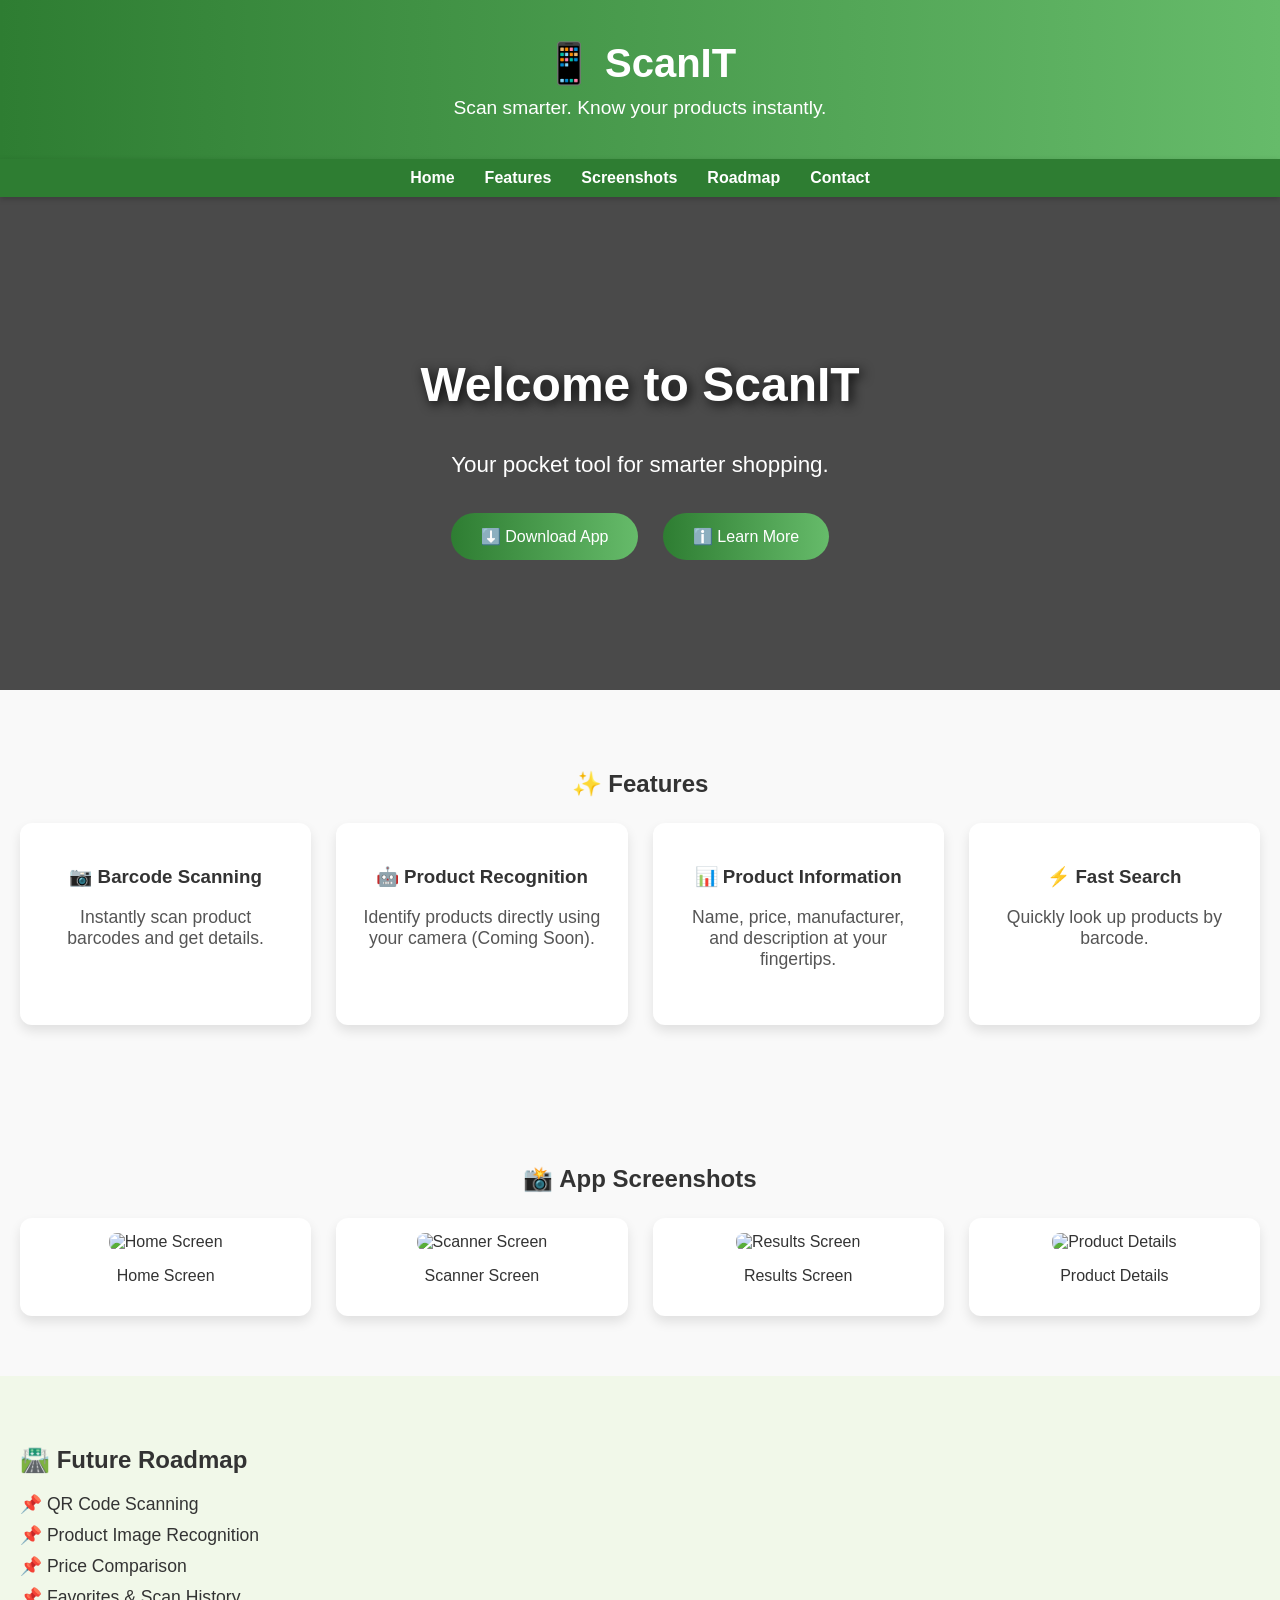
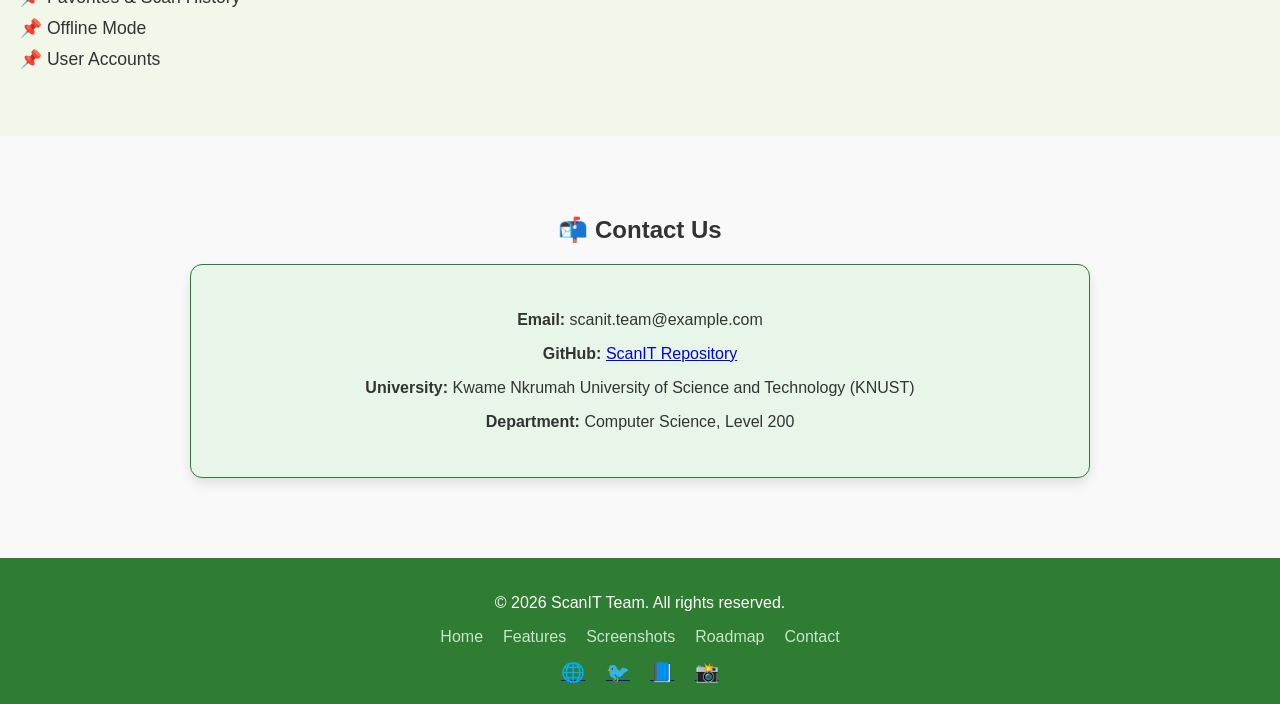
==== index.html @ d8d535c6 "Add files via upload" ====
<!DOCTYPE html>
<html lang="en">
<head>
  <meta charset="UTF-8">
  <meta name="viewport" content="width=device-width, initial-scale=1.0">
  <title>ScanIT - Home</title>
  <link rel="stylesheet" href="style.css">
</head>
<body>
  <!-- Header Banner -->
  <header class="header">
    <div class="logo">📱 ScanIT</div>
    <div class="slogan">Scan smarter. Know your products instantly.</div>
  </header>

  <!-- Navigation -->
  <nav>
    <ul>
      <li><a href="#hero">Home</a></li>
      <li><a href="#features">Features</a></li>
      <li><a href="#screenshots">Screenshots</a></li>
      <li><a href="#roadmap">Roadmap</a></li>
      <li><a href="#contact">Contact</a></li>
    </ul>
  </nav>

  <!-- Hero Section -->
  <section id="hero" class="hero">
    <div class="hero-content">
      <h1>Welcome to ScanIT</h1>
      <p class="tagline">Your pocket tool for smarter shopping.</p>
      <button onclick="window.location.href='download.html'">⬇️ Download App</button>
      <button onclick="window.location.href='about.html'">ℹ️ Learn More</button>
    </div>
  </section>

  <!-- Features -->
  <section id="features" class="features">
    <h2>✨ Features</h2>
    <div class="grid">
      <div class="feature-card">
        <h3>📷 Barcode Scanning</h3>
        <p>Instantly scan product barcodes and get details.</p>
      </div>
      <div class="feature-card">
        <h3>🤖 Product Recognition</h3>
        <p>Identify products directly using your camera (Coming Soon).</p>
      </div>
      <div class="feature-card">
        <h3>📊 Product Information</h3>
        <p>Name, price, manufacturer, and description at your fingertips.</p>
      </div>
      <div class="feature-card">
        <h3>⚡ Fast Search</h3>
        <p>Quickly look up products by barcode.</p>
      </div>
    </div>
  </section>

  <!-- Screenshots -->
  <section id="screenshots" class="screenshots">
    <h2>📸 App Screenshots</h2>
    <div class="grid">
      <div class="screenshot-card">
        <img src="https://via.placeholder.com/250x500" alt="Home Screen">
        <p>Home Screen</p>
      </div>
      <div class="screenshot-card">
        <img src="https://via.placeholder.com/250x500" alt="Scanner Screen">
        <p>Scanner Screen</p>
      </div>
      <div class="screenshot-card">
        <img src="https://via.placeholder.com/250x500" alt="Results Screen">
        <p>Results Screen</p>
      </div>
      <div class="screenshot-card">
        <img src="https://via.placeholder.com/250x500" alt="Product Details">
        <p>Product Details</p>
      </div>
    </div>
  </section>

  <!-- Roadmap -->
  <section id="roadmap" class="roadmap">
    <h2>🛣️ Future Roadmap</h2>
    <ul>
      <li>📌 QR Code Scanning</li>
      <li>📌 Product Image Recognition</li>
      <li>📌 Price Comparison</li>
      <li>📌 Favorites & Scan History</li>
      <li>📌 Offline Mode</li>
      <li>📌 User Accounts</li>
    </ul>
  </section>

  <!-- Contact -->
  <section id="contact" class="contact">
    <h2>📬 Contact Us</h2>
    <div class="contact-card">
      <p><strong>Email:</strong> scanit.team@example.com</p>
      <p><strong>GitHub:</strong> <a href="https://github.com/CodeQuest-Group-86/ScanIt" target="_blank">ScanIT Repository</a></p>
      <p><strong>University:</strong> Kwame Nkrumah University of Science and Technology (KNUST)</p>
      <p><strong>Department:</strong> Computer Science, Level 200</p>
    </div>
  </section>

  <!-- Footer -->
  <footer class="footer">
  <div class="footer-content">
    <p>&copy; 2026 ScanIT Team. All rights reserved.</p>
    <ul class="footer-links">
      <li><a href="#hero">Home</a></li>
      <li><a href="#features">Features</a></li>
      <li><a href="#screenshots">Screenshots</a></li>
      <li><a href="#roadmap">Roadmap</a></li>
      <li><a href="#contact">Contact</a></li>
    </ul>
    <div class="social-icons">
      <a href="#">🌐</a>
      <a href="#">🐦</a>
      <a href="#">📘</a>
      <a href="#">📸</a>
    </div>
  </div>
</footer>
<script src="script.js"></script>
<!-- Back to Top Button -->
<button id="backToTop">⬆️ Top</button>

<script src="script.js"></script>
</body>
</html>
---- style.css ----
html {
  scroll-behavior: smooth;
}

body {
  font-family: 'Segoe UI', Arial, sans-serif;
  margin: 0;
  background: #f9f9f9;
  color: #333;
}

/* Header */
.header {
  background: linear-gradient(90deg, #2e7d32, #66bb6a);
  color: white;
  text-align: center;
  padding: 40px 10px;
}

.logo {
  font-size: 2.5em;
  font-weight: bold;
}

.slogan {
  font-size: 1.2em;
  margin-top: 10px;
}

/* Navigation */
nav {
  background: #2e7d32;
  padding: 10px;
}

nav ul {
  list-style: none;
  display: flex;
  justify-content: center;
  margin: 0;
  padding: 0;
}

nav ul li {
  margin: 0 15px;
}

nav ul li a {
  color: white;
  text-decoration: none;
  font-weight: bold;
  transition: color 0.3s;
}

nav ul li a:hover {
  color: #c8e6c9;
}

/* Hero */
.hero {
  text-align: center;
  padding: 120px 20px;
  background: url('https://via.placeholder.com/1200x400') no-repeat center/cover;
  color: white;
  position: relative;
}

.hero::before {
  content: "";
  position: absolute;
  top: 0; left: 0;
  width: 100%; height: 100%;
  background: rgba(0,0,0,0.7); /* overlay */
  z-index: 0;
}

.hero-content {
  position: relative;
  z-index: 1;
}

.hero h1 {
  font-size: 3em;
  text-shadow: 3px 3px 12px rgba(0,0,0,0.9);
}

.tagline {
  font-size: 1.4em;
  margin: 15px 0 25px;
}

/* Buttons */
button, .download-btn {
  margin: 10px;
  padding: 14px 30px;
  background: linear-gradient(90deg, #2e7d32, #66bb6a);
  color: white;
  border: none;
  cursor: pointer;
  border-radius: 30px;
  font-size: 1em;
  transition: transform 0.3s, background 0.3s;
  text-decoration: none;
  display: inline-block;
}

button:hover, .download-btn:hover {
  transform: scale(1.1);
  background: linear-gradient(90deg, #388e3c, #81c784);
}

/* Features */
.features {
  text-align: center;
  padding: 60px 20px;
}

.features p {
  font-size: 1.1em;
  margin-bottom: 30px;
  color: #555;
}

.grid {
  display: grid;
  grid-template-columns: repeat(auto-fit, minmax(250px, 1fr));
  gap: 25px;
  margin-top: 25px;
}

.feature-card {
  background: white;
  border-radius: 12px;
  padding: 25px;
  box-shadow: 0 6px 12px rgba(0,0,0,0.1);
  transition: transform 0.3s;
}

.feature-card:hover {
  transform: translateY(-8px);
}

/* Screenshots */
.screenshots {
  text-align: center;
  padding: 60px 20px;
}

.screenshot-card {
  background: white;
  border-radius: 12px;
  padding: 15px;
  box-shadow: 0 6px 12px rgba(0,0,0,0.1);
  transition: transform 0.3s;
}

.screenshot-card img {
  width: 100%;
  border-radius: 8px;
}

.screenshot-card:hover {
  transform: scale(1.05);
}

/* Roadmap */
.roadmap {
  background: #f1f8e9;
  padding: 50px 20px;
}

.roadmap ul {
  list-style: none;
  padding: 0;
}

.roadmap li {
  margin: 10px 0;
  font-size: 1.1em;
}

/* About Page */
.about {
  text-align: center;
  padding: 60px 20px;
  max-width: 900px;
  margin: auto;
}

.about p {
  font-size: 1.1em;
  line-height: 1.6;
  margin-bottom: 20px;
}

.about-highlights {
  display: grid;
  grid-template-columns: repeat(auto-fit, minmax(250px, 1fr));
  gap: 25px;
  margin-top: 30px;
}

.highlight-card {
  background: white;
  border-radius: 12px;
  padding: 25px;
  box-shadow: 0 6px 12px rgba(0,0,0,0.1);
  transition: transform 0.3s;
}

.highlight-card:hover {
  transform: translateY(-8px);
}

/* Contact Page */
.contact {
  text-align: center;
  padding: 60px 20px;
  max-width: 900px;
  margin: auto;
}

.contact-card {
  background: #e8f5e9;
  border: 1px solid #2e7d32;
  border-radius: 12px;
  padding: 30px;
  margin: 20px auto;
  box-shadow: 0 6px 12px rgba(0,0,0,0.1);
}

.contact-form {
  display: flex;
  flex-direction: column;
  gap: 15px;
}

.contact-form label {
  text-align: left;
  font-weight: bold;
}

.contact-form input,
.contact-form textarea {
  padding: 12px;
  border: 1px solid #ccc;
  border-radius: 8px;
  font-size: 1em;
}

.contact-form button {
  background: linear-gradient(90deg, #2e7d32, #66bb6a);
  color: white;
  border: none;
  padding: 12px;
  border-radius: 25px;
  cursor: pointer;
  transition: transform 0.3s, background 0.3s;
}

.contact-form button:hover {
  transform: scale(1.05);
  background: linear-gradient(90deg, #388e3c, #81c784);
}

.contact-info {
  margin-top: 30px;
  font-size: 1.1em;
}

/* Download Page */
.download {
  text-align: center;
  padding: 60px 20px;
  max-width: 900px;
  margin: auto;
}

.download-buttons {
  display: flex;
  justify-content: center;
  gap: 20px;
  margin: 30px 0;
}

.download-btn.android {
  background: linear-gradient(90deg, #2e7d32, #66bb6a);
}

.download-btn.ios {
  background: linear-gradient(90deg, #1e88e5, #64b5f6);
}

/* Footer */
.footer {
  background: #2e7d32;
  color: white;
  text-align: center;
  padding: 20px;
}

.footer-links {
  list-style: none;
  display: flex;
  justify-content: center;
  padding: 0;
  margin: 15px 0;
}

.footer-links li {
  margin: 0 10px;
}

.footer-links a {
  color: #c8e6c9;
  text-decoration: none;
  transition: color 0.3s;
}

.footer-links a:hover {
  color: white;
}

.social-icons a {
  margin: 0 8px;
  font-size: 1.2em;
  transition: transform 0.3s;
}

.social-icons a:hover {
  transform: scale(1.2);
}
/* Global Animations */
@keyframes fadeInUp {
  from {
    opacity: 0;
    transform: translateY(40px);
  }
  to {
    opacity: 1;
    transform: translateY(0);
  }
}

@keyframes fadeIn {
  from { opacity: 0; }
  to { opacity: 1; }
}

/* Animate sections on load */
.hero-content {
  animation: fadeInUp 1.5s ease-out;
}

.feature-card,
.screenshot-card,
.highlight-card,
.contact-card,
.download-btn {
  opacity: 0;
  transform: translateY(30px);
  transition: opacity 0.8s ease, transform 0.8s ease;
}

/* When visible on scroll */
.feature-card.visible,
.screenshot-card.visible,
.highlight-card.visible,
.contact-card.visible,
.download-btn.visible {
  opacity: 1;
  transform: translateY(0);
}
/* Sticky Navigation */
nav {
  background: #2e7d32;
  padding: 10px;
  position: sticky;   /* keeps nav fixed at top */
  top: 0;
  z-index: 1000;      /* ensures it stays above content */
  box-shadow: 0 2px 6px rgba(0,0,0,0.2); /* subtle shadow */
}

nav ul {
  list-style: none;
  display: flex;
  justify-content: center;
  margin: 0;
  padding: 0;
}

nav ul li {
  margin: 0 15px;
}

nav ul li a {
  color: white;
  text-decoration: none;
  font-weight: bold;
  transition: color 0.3s, border-bottom 0.3s;
  padding: 5px 0;
}

nav ul li a:hover {
  color: #c8e6c9;
  border-bottom: 2px solid #c8e6c9; /* highlight underline */
}
/* Back to Top Button */
#backToTop {
  position: fixed;
  bottom: 30px;
  right: 30px;
  background: linear-gradient(90deg, #2e7d32, #66bb6a);
  color: white;
  border: none;
  padding: 12px 18px;
  border-radius: 50px;
  cursor: pointer;
  font-size: 1em;
  box-shadow: 0 4px 8px rgba(0,0,0,0.3);
  display: none; /* hidden by default */
  transition: transform 0.3s, background 0.3s;
  z-index: 2000;
}

#backToTop:hover {
  transform: scale(1.1);
  background: linear-gradient(90deg, #388e3c, #81c784);
}
/* Active Nav Link */
nav ul li a.active {
  color: #c8e6c9;
  border-bottom: 2px solid #c8e6c9;
}
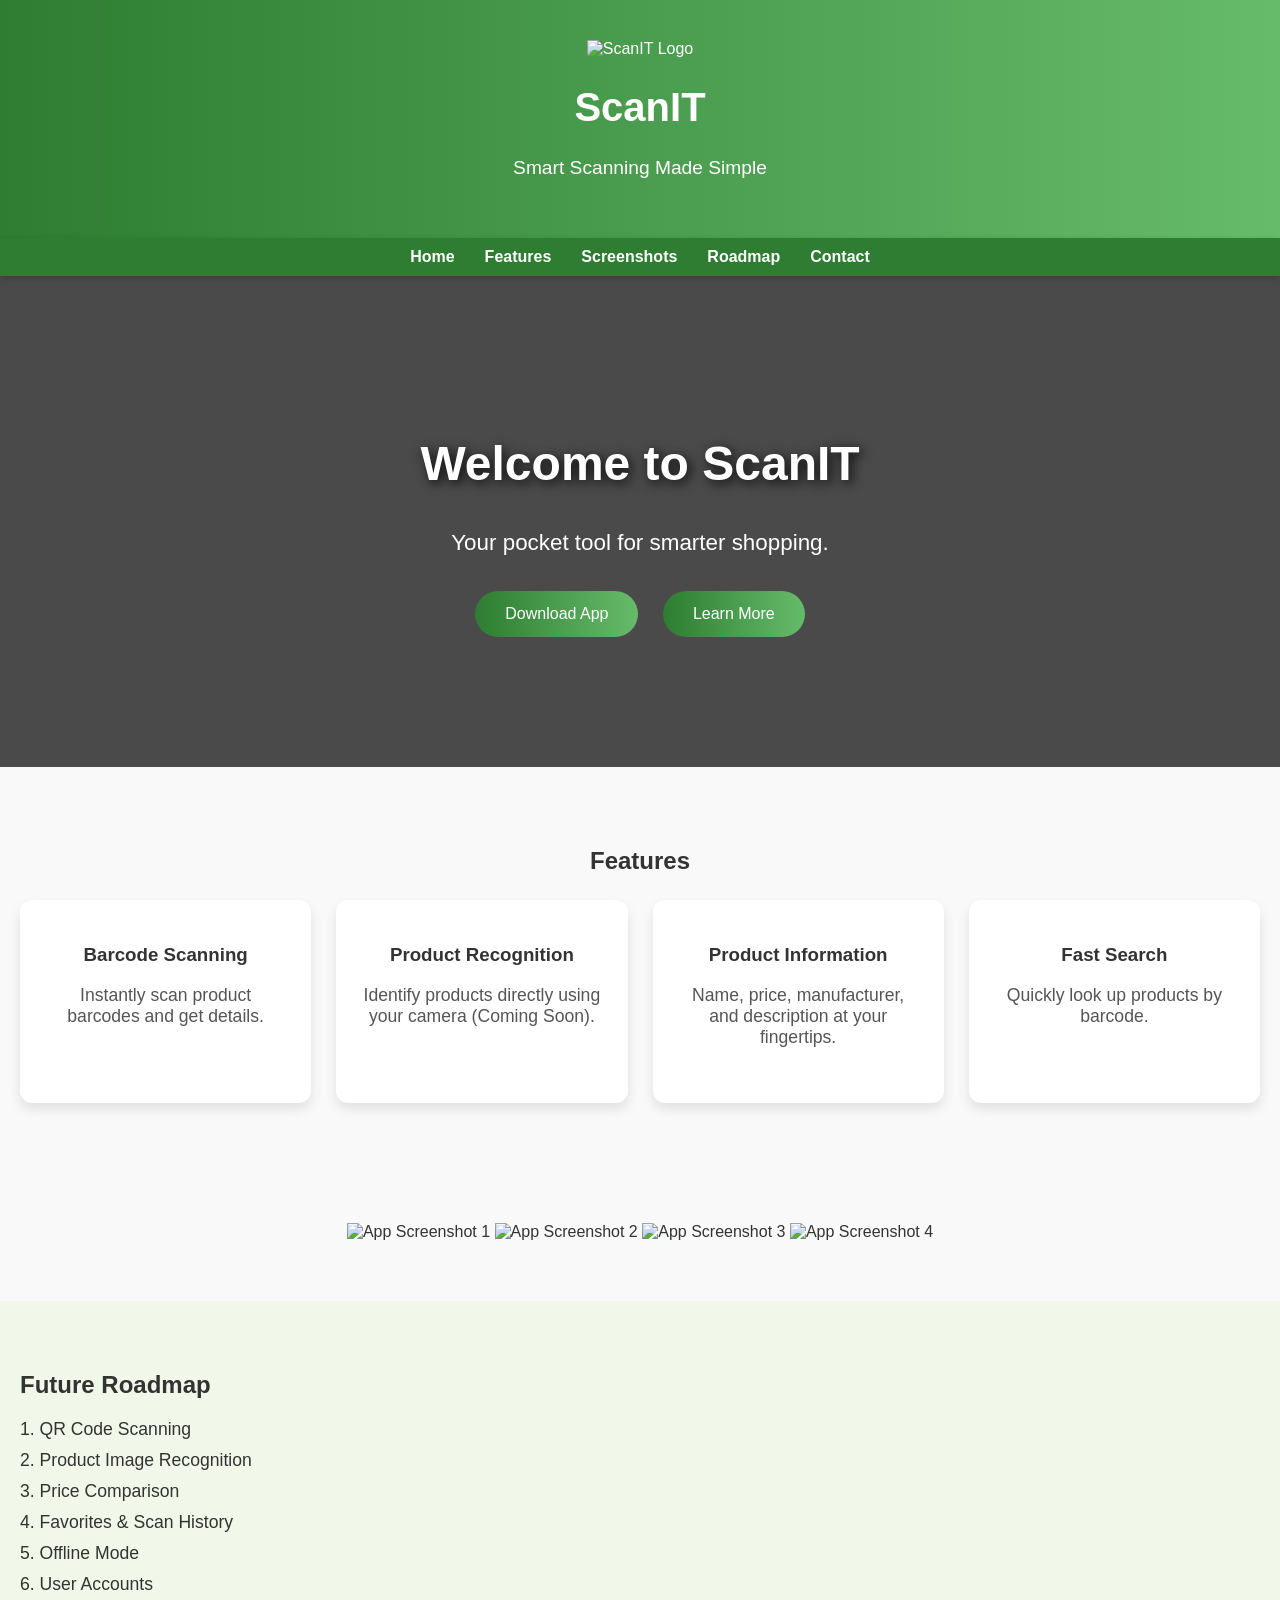
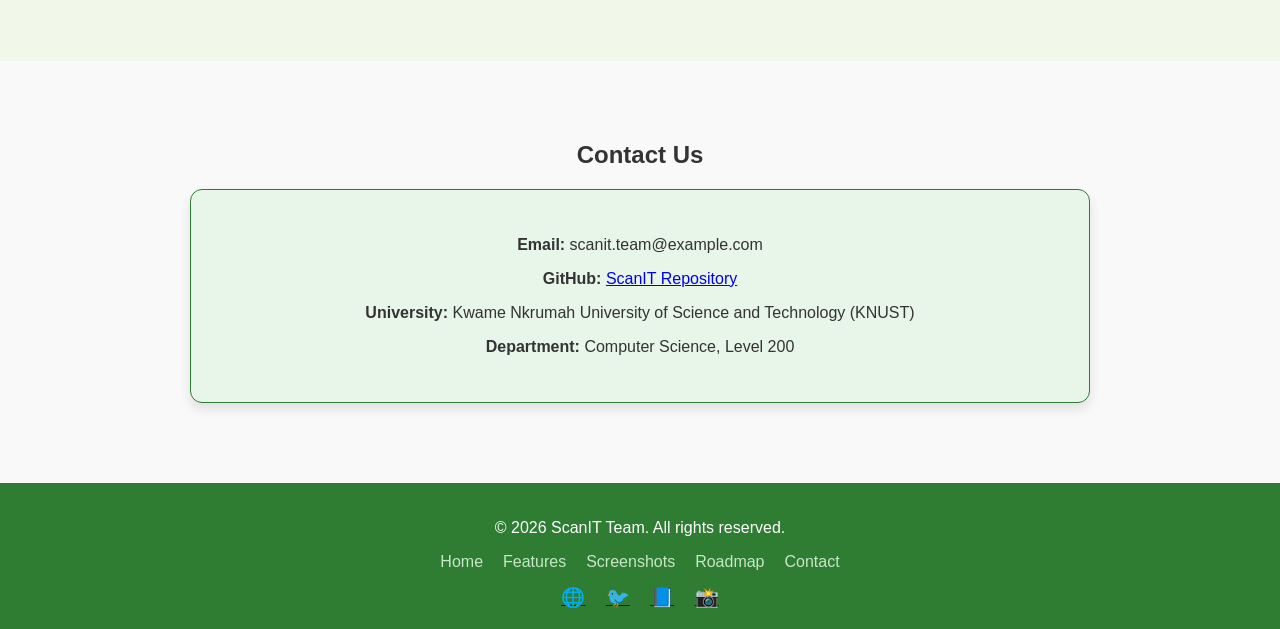
==== commit 0acbeae3: "Update index.html" ====
--- a/index.html
+++ b/index.html
@@ -8,10 +8,13 @@
 </head>
 <body>
   <!-- Header Banner -->
-  <header class="header">
-    <div class="logo">📱 ScanIT</div>
-    <div class="slogan">Scan smarter. Know your products instantly.</div>
-  </header>
+ <header class="header">
+  <img src="logo.png.jpeg" alt="ScanIT Logo" class="logo-img">
+  <h1 class="logo">ScanIT</h1>
+  <p class="slogan">Smart Scanning Made Simple</p>
+</header>
+
+
 
   <!-- Navigation -->
   <nav>
@@ -29,73 +32,58 @@
     <div class="hero-content">
       <h1>Welcome to ScanIT</h1>
       <p class="tagline">Your pocket tool for smarter shopping.</p>
-      <button onclick="window.location.href='download.html'">⬇️ Download App</button>
-      <button onclick="window.location.href='about.html'">ℹ️ Learn More</button>
+      <button onclick="window.location.href='download.html'"> Download App</button>
+      <button onclick="window.location.href='about.html'"> Learn More</button>
     </div>
   </section>
 
   <!-- Features -->
   <section id="features" class="features">
-    <h2>✨ Features</h2>
+    <h2> Features</h2>
     <div class="grid">
       <div class="feature-card">
-        <h3>📷 Barcode Scanning</h3>
+        <h3>Barcode Scanning</h3>
         <p>Instantly scan product barcodes and get details.</p>
       </div>
       <div class="feature-card">
-        <h3>🤖 Product Recognition</h3>
+        <h3>Product Recognition</h3>
         <p>Identify products directly using your camera (Coming Soon).</p>
       </div>
       <div class="feature-card">
-        <h3>📊 Product Information</h3>
+        <h3>Product Information</h3>
         <p>Name, price, manufacturer, and description at your fingertips.</p>
       </div>
       <div class="feature-card">
-        <h3>⚡ Fast Search</h3>
+        <h3> Fast Search</h3>
         <p>Quickly look up products by barcode.</p>
       </div>
     </div>
   </section>
 
-  <!-- Screenshots -->
-  <section id="screenshots" class="screenshots">
-    <h2>📸 App Screenshots</h2>
-    <div class="grid">
-      <div class="screenshot-card">
-        <img src="https://via.placeholder.com/250x500" alt="Home Screen">
-        <p>Home Screen</p>
-      </div>
-      <div class="screenshot-card">
-        <img src="https://via.placeholder.com/250x500" alt="Scanner Screen">
-        <p>Scanner Screen</p>
-      </div>
-      <div class="screenshot-card">
-        <img src="https://via.placeholder.com/250x500" alt="Results Screen">
-        <p>Results Screen</p>
-      </div>
-      <div class="screenshot-card">
-        <img src="https://via.placeholder.com/250x500" alt="Product Details">
-        <p>Product Details</p>
-      </div>
-    </div>
-  </section>
+ <section class="screenshots">
+  <img src="images/WhatsApp Image 2026-07-25 at 1.47.17 AM (1).jpeg" alt="App Screenshot 1">
+  <img src="images/WhatsApp Image 2026-07-25 at 1.47.17 AM.jpeg" alt="App Screenshot 2">
+  <img src="images/WhatsApp Image 2026-07-25 at 1.47.18 AM (1).jpeg" alt="App Screenshot 3">
+ <img src="images/WhatsApp Image 2026-07-25 at 1.47.18 AM.jpeg" alt="App Screenshot 4"> 
+</section>
+
 
   <!-- Roadmap -->
   <section id="roadmap" class="roadmap">
-    <h2>🛣️ Future Roadmap</h2>
+    <h2> Future Roadmap</h2>
     <ul>
-      <li>📌 QR Code Scanning</li>
-      <li>📌 Product Image Recognition</li>
-      <li>📌 Price Comparison</li>
-      <li>📌 Favorites & Scan History</li>
-      <li>📌 Offline Mode</li>
-      <li>📌 User Accounts</li>
+      <li>1. QR Code Scanning</li>
+      <li>2. Product Image Recognition</li>
+      <li>3. Price Comparison</li>
+      <li>4. Favorites & Scan History</li>
+      <li>5. Offline Mode</li>
+      <li>6. User Accounts</li>
     </ul>
   </section>
 
   <!-- Contact -->
   <section id="contact" class="contact">
-    <h2>📬 Contact Us</h2>
+    <h2> Contact Us</h2>
     <div class="contact-card">
       <p><strong>Email:</strong> scanit.team@example.com</p>
       <p><strong>GitHub:</strong> <a href="https://github.com/CodeQuest-Group-86/ScanIt" target="_blank">ScanIT Repository</a></p>
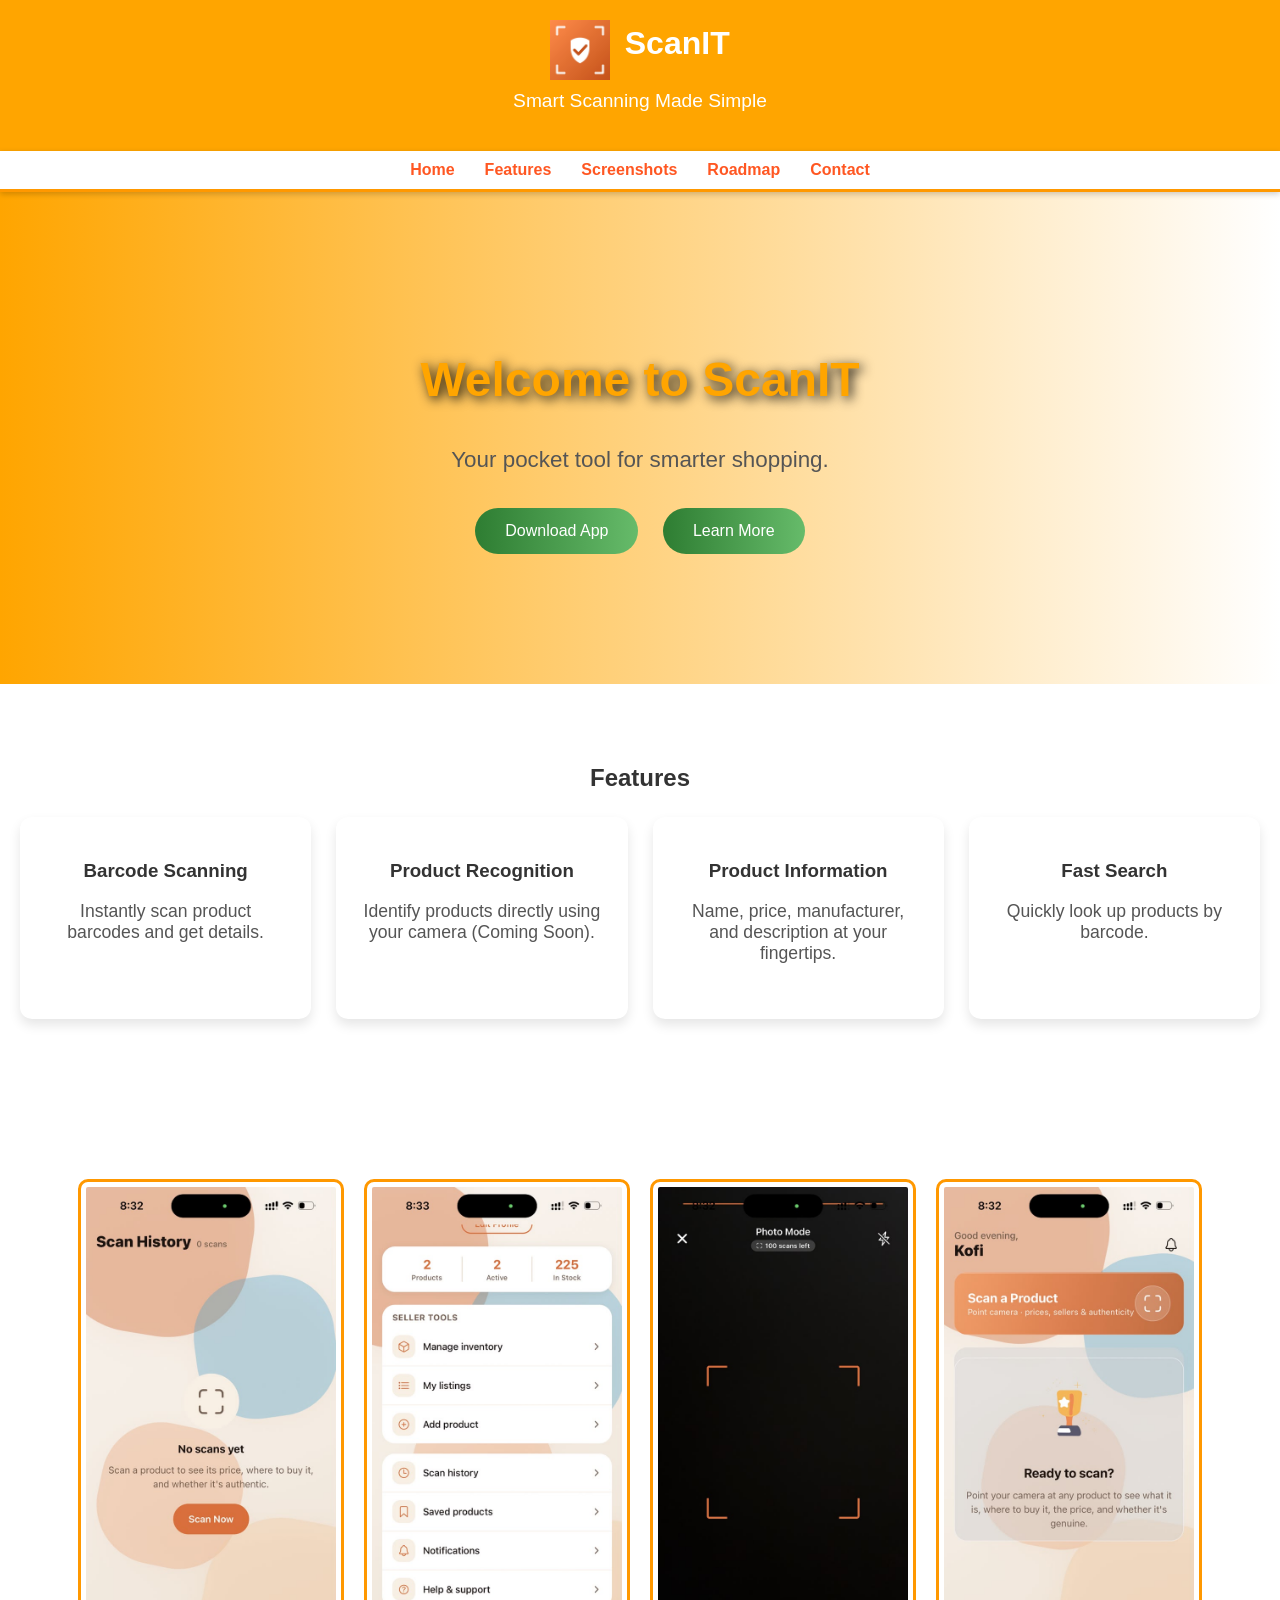
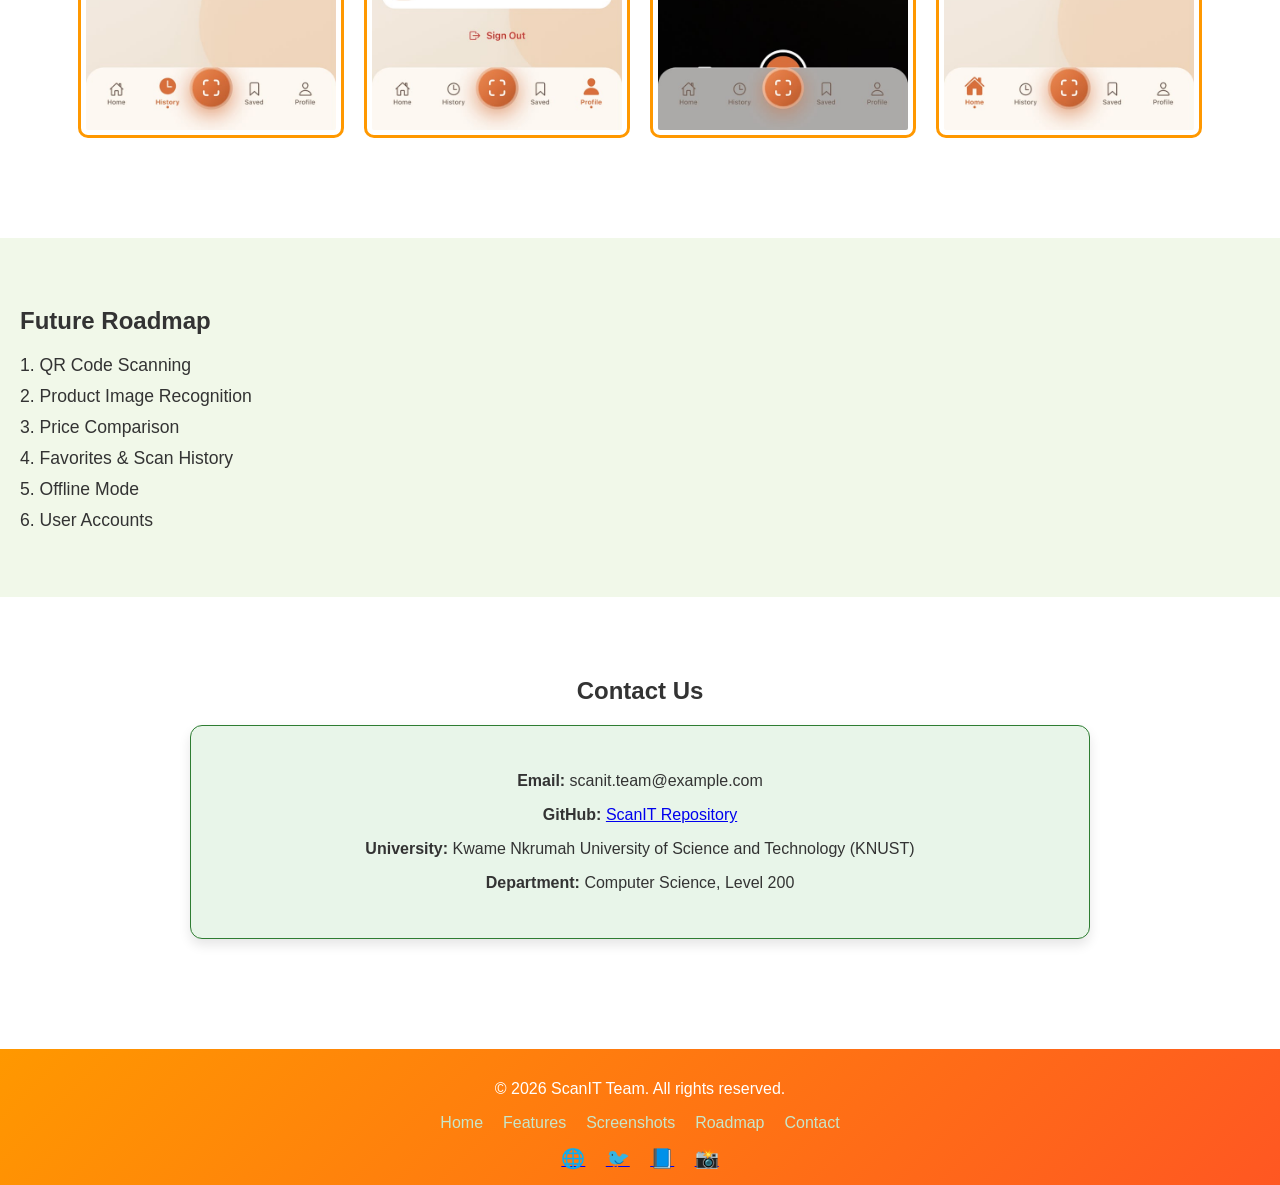
==== commit 1059e2f9: "Update index.html" ====
--- a/index.html
+++ b/index.html
@@ -61,10 +61,10 @@
   </section>
 
  <section class="screenshots">
-  <img src="images/WhatsApp Image 2026-07-25 at 1.47.17 AM (1).jpeg" alt="App Screenshot 1">
-  <img src="images/WhatsApp Image 2026-07-25 at 1.47.17 AM.jpeg" alt="App Screenshot 2">
-  <img src="images/WhatsApp Image 2026-07-25 at 1.47.18 AM (1).jpeg" alt="App Screenshot 3">
- <img src="images/WhatsApp Image 2026-07-25 at 1.47.18 AM.jpeg" alt="App Screenshot 4"> 
+  <img src="WhatsApp Image 2026-07-25 at 1.47.17 AM (1).jpeg" alt="App Screenshot 1">
+  <img src="WhatsApp Image 2026-07-25 at 1.47.17 AM.jpeg" alt="App Screenshot 2">
+  <img src="WhatsApp Image 2026-07-25 at 1.47.18 AM (1).jpeg" alt="App Screenshot 3">
+ <img src="WhatsApp Image 2026-07-25 at 1.47.18 AM.jpeg" alt="App Screenshot 4"> 
 </section>
 
 
--- a/style.css
+++ b/style.css
@@ -60,19 +60,27 @@
 .hero {
   text-align: center;
   padding: 120px 20px;
-  background: url('https://via.placeholder.com/1200x400') no-repeat center/cover;
-  color: white;
+  background: linear-gradient(to right, orange, white); /* orange → white gradient */
+  color: #333;  /* dark text for readability */
   position: relative;
 }
 
 .hero::before {
-  content: "";
-  position: absolute;
-  top: 0; left: 0;
-  width: 100%; height: 100%;
-  background: rgba(0,0,0,0.7); /* overlay */
-  z-index: 0;
-}
+  content: none; /* remove the black overlay */
+}
+
+.hero h1 {
+  font-size: 3em;
+  color: orange; /* highlight main heading */
+  text-shadow: 2px 2px 6px rgba(255,165,0,0.3); /* subtle orange glow */
+}
+
+.tagline {
+  font-size: 1.4em;
+  margin: 15px 0 25px;
+  color: #555;
+}
+
 
 .hero-content {
   position: relative;
@@ -432,4 +440,103 @@
   color: #c8e6c9;
   border-bottom: 2px solid #c8e6c9;
 }
-
+/* General body */
+body {
+  font-family: Arial, sans-serif;
+  margin: 0;
+  padding: 0;
+  background: white; /* main background */
+  color: #333;
+}
+
+/* Header */
+.header {
+  background: linear-gradient(135deg, #ff9800, #ff5722); /* orange gradient */
+  color: white;
+  text-align: center;
+  padding: 20px;
+}
+
+/* Navigation */
+nav {
+  background: white;
+  border-bottom: 3px solid #ff9800;
+}
+
+nav ul li a {
+  text-decoration: none;
+  color: #ff5722; /* deep orange links */
+  font-weight: bold;
+}
+
+nav ul li a:hover {
+  color: white;
+  background: linear-gradient(135deg, #ff9800, #ff5722);
+  padding: 5px 10px;
+  border-radius: 5px;
+}
+
+/* Buttons */
+.btn {
+  display: inline-block;
+  background: linear-gradient(135deg, #ff9800, #ff5722);
+  color: white;
+  padding: 10px 20px;
+  text-decoration: none;
+  border-radius: 5px;
+  font-weight: bold;
+  transition: transform 0.3s;
+}
+
+.btn:hover {
+  background: white;
+  color: #ff5722;
+  border: 2px solid #ff9800;
+  transform: scale(1.05);
+}
+
+/* Footer */
+.footer {
+  background: linear-gradient(135deg, #ff9800, #ff5722);
+  color: white;
+  text-align: center;
+  padding: 15px;
+  margin-top: 30px;
+}
+.logo-img {
+  height: 60px;       /* adjust size */
+  margin-right: 10px; /* space between logo and text */
+  vertical-align: middle;
+}
+
+.header {
+  background: orange;
+  color: white;
+  text-align: center;
+  padding: 20px;
+}
+
+.header h1 {
+  display: inline-block;
+  margin: 0;
+  font-size: 2em;
+}
+.screenshots {
+  display: flex;
+  justify-content: center;
+  gap: 20px;
+  margin: 40px 0;
+}
+
+.screenshots img {
+  max-width: 250px;
+  border: 3px solid #ff9800;   /* orange border */
+  border-radius: 10px;
+  background: white;
+  padding: 5px;
+  transition: transform 0.3s;
+}
+
+.screenshots img:hover {
+  transform: scale(1.05); /* zoom effect */
+}
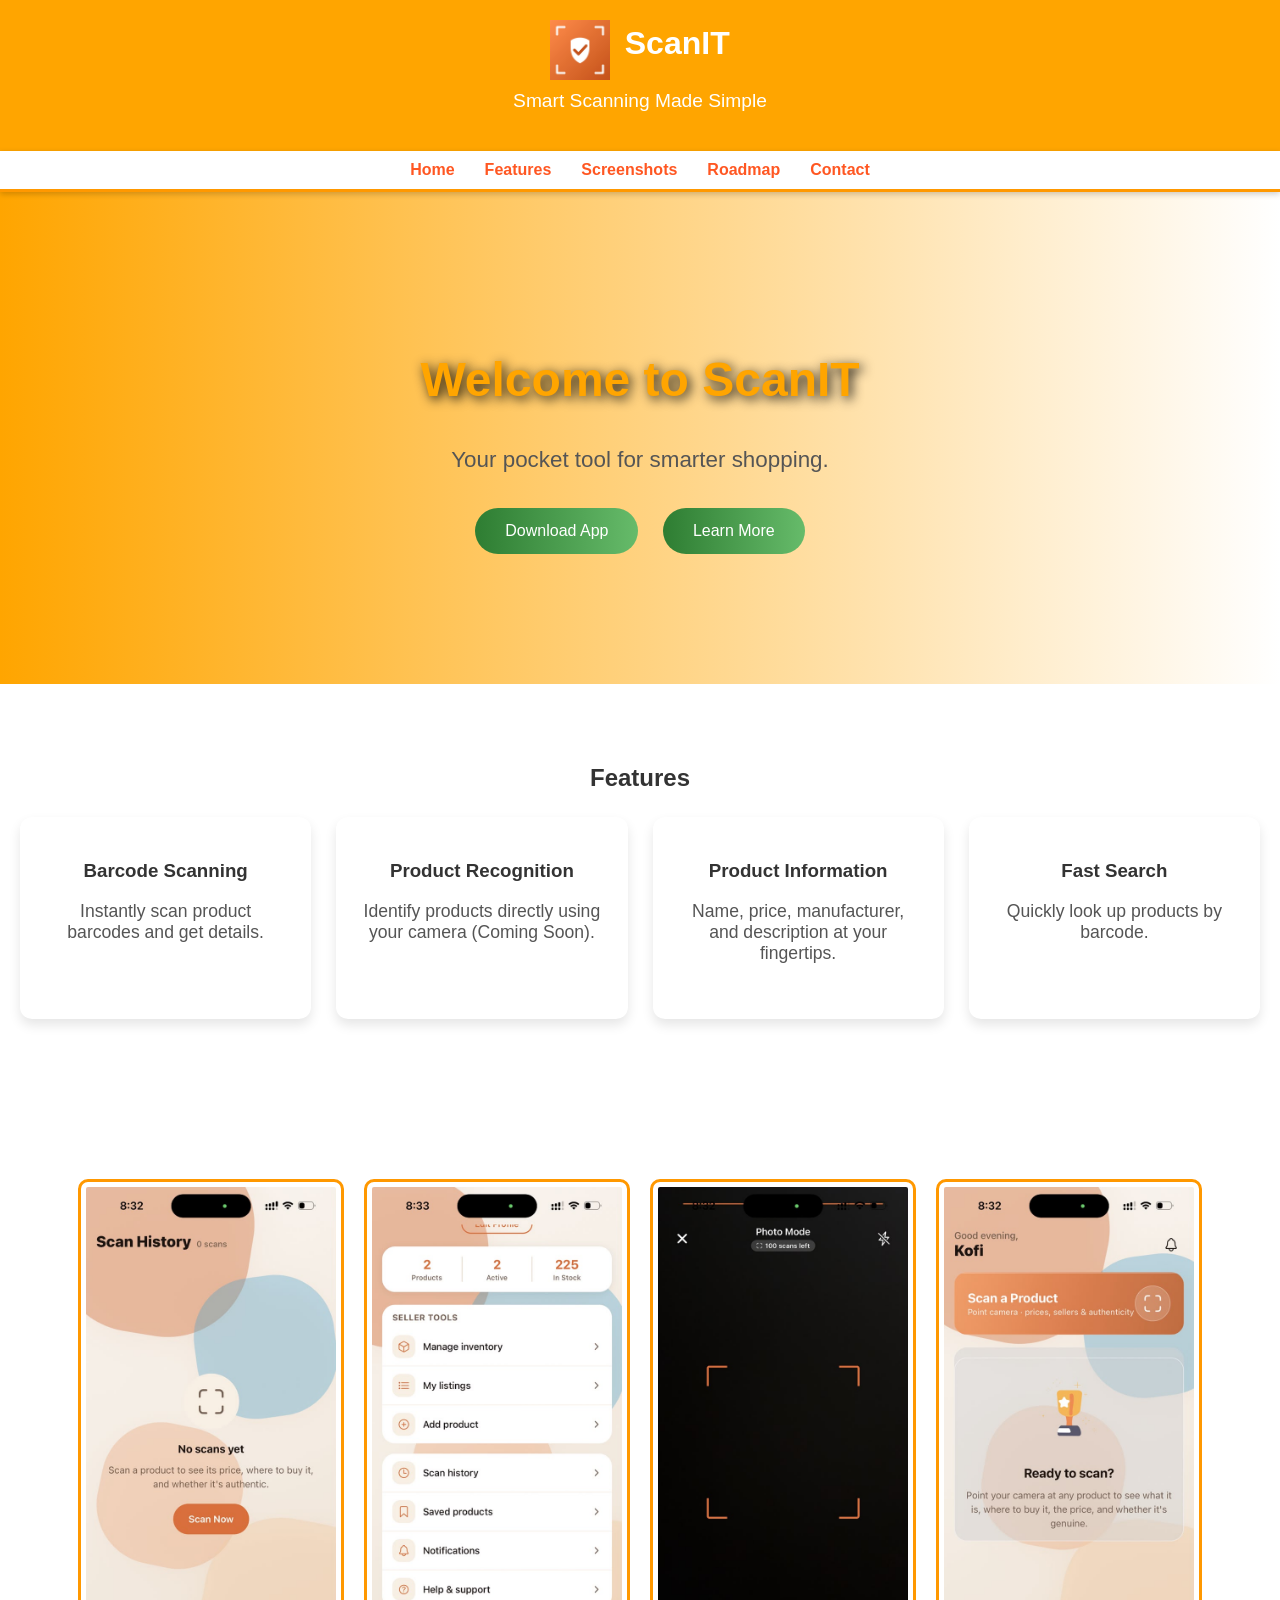
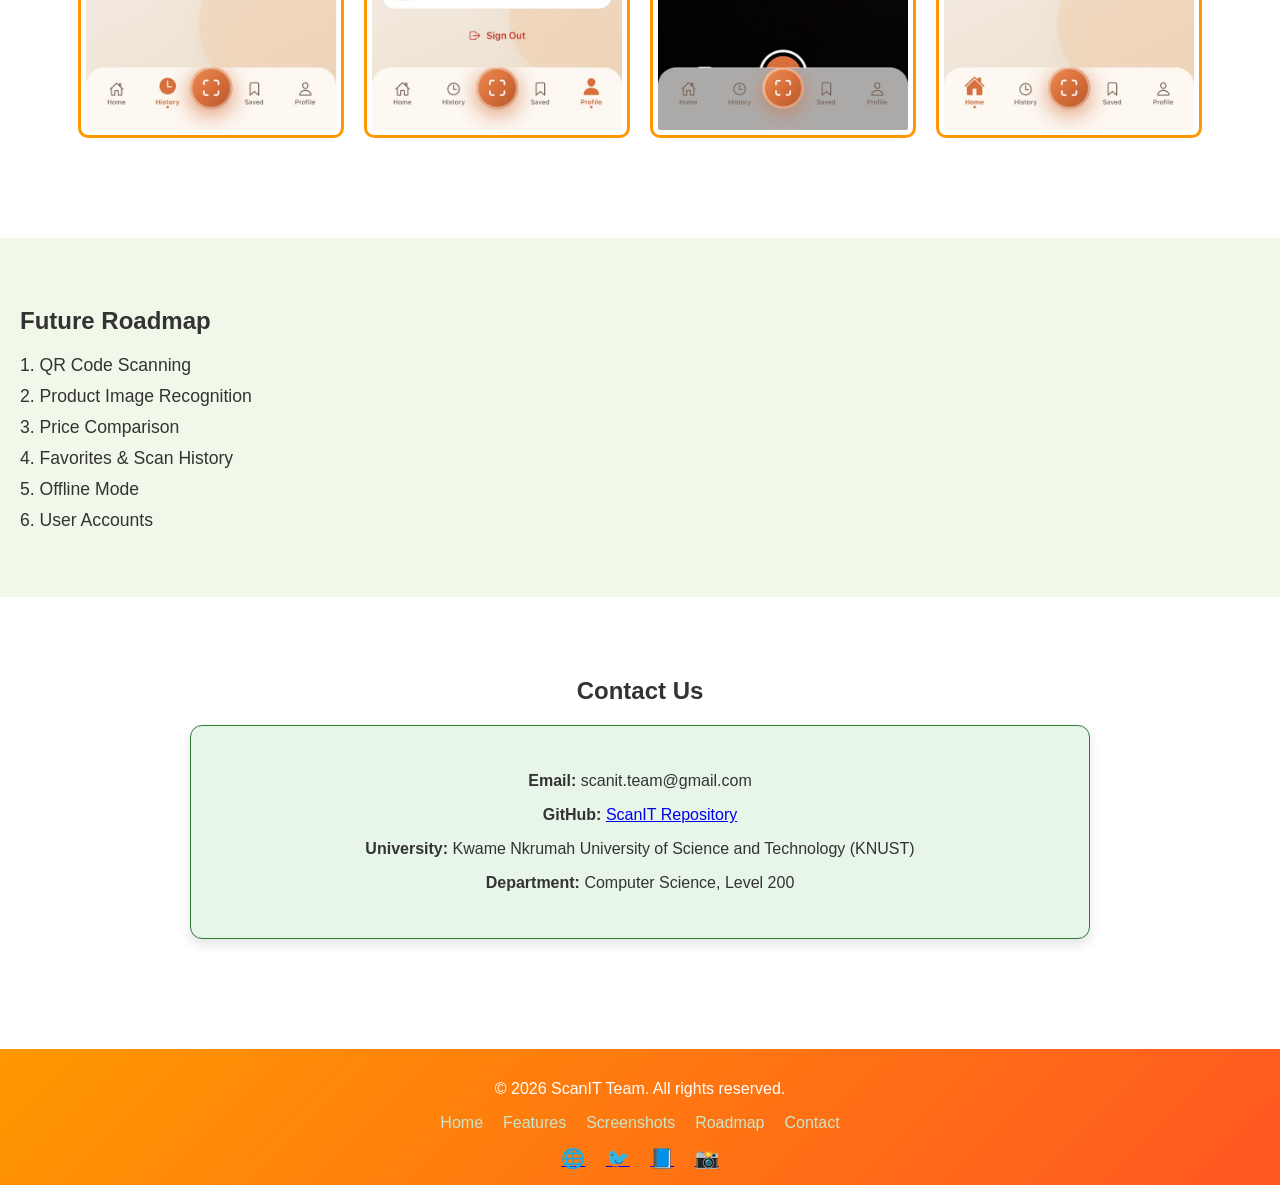
==== commit d1e38c76: "Update index.html" ====
--- a/index.html
+++ b/index.html
@@ -85,7 +85,7 @@
   <section id="contact" class="contact">
     <h2> Contact Us</h2>
     <div class="contact-card">
-      <p><strong>Email:</strong> scanit.team@example.com</p>
+      <p><strong>Email:</strong> scanit.team@gmail.com</p>
       <p><strong>GitHub:</strong> <a href="https://github.com/CodeQuest-Group-86/ScanIt" target="_blank">ScanIT Repository</a></p>
       <p><strong>University:</strong> Kwame Nkrumah University of Science and Technology (KNUST)</p>
       <p><strong>Department:</strong> Computer Science, Level 200</p>
